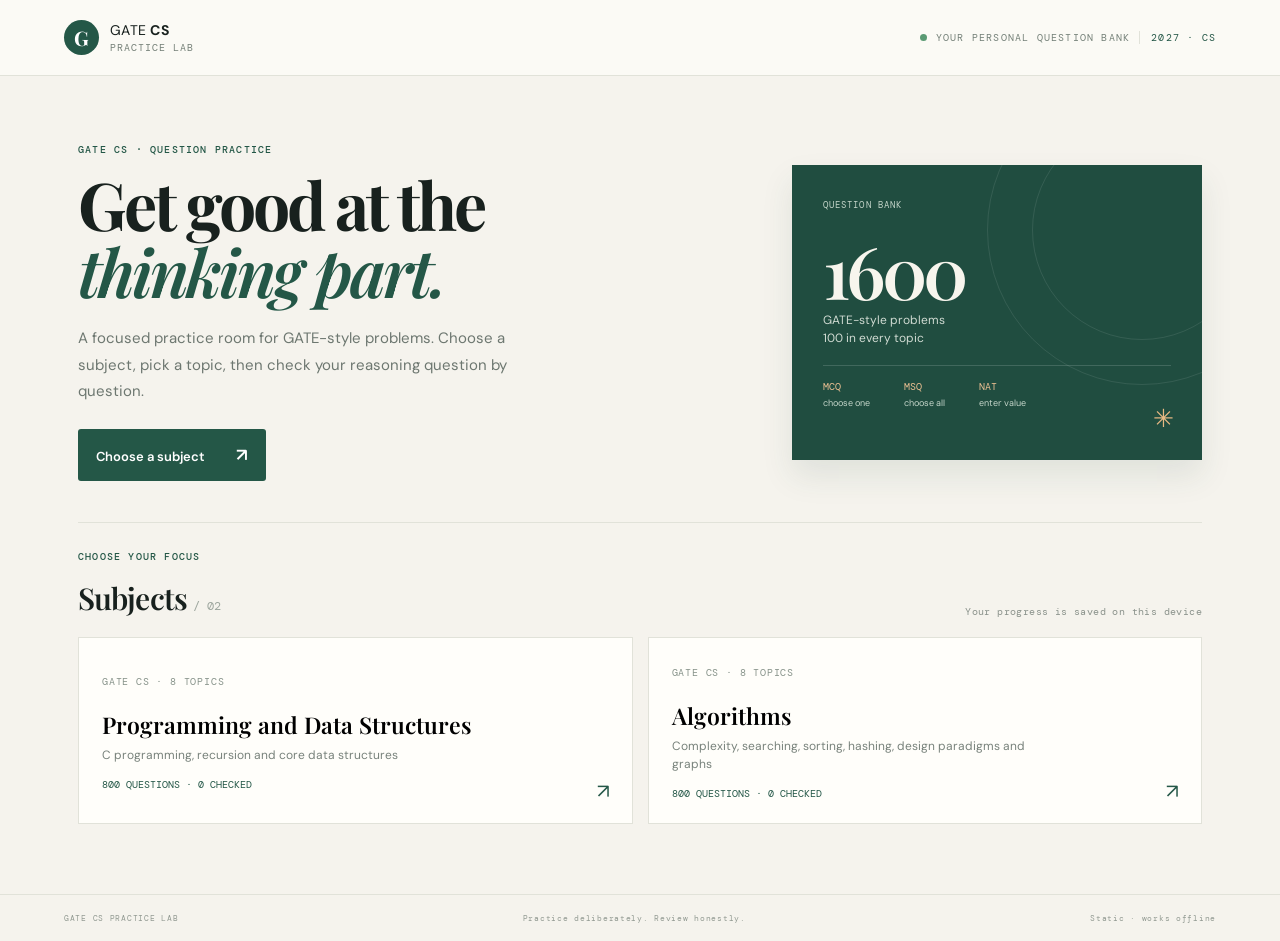
==== index.html @ baa8c3d0 "Add GATE CS practice app and syllabus" ====
<!doctype html>
<html lang="en">
<head>
  <meta charset="utf-8">
  <meta name="viewport" content="width=device-width, initial-scale=1">
  <meta name="theme-color" content="#f5f3ed">
  <title>GATE CS · Practice Lab</title>
  <link rel="stylesheet" href="styles.css">
</head>
<body>
  <header class="topbar">
    <a class="brand" href="#" aria-label="GATE CS Practice Lab home"><span class="brand-mark">G</span><span>GATE <b>CS</b><small>Practice Lab</small></span></a>
    <div class="top-meta"><span class="live-dot"></span> YOUR PERSONAL QUESTION BANK <span class="edition">2027 · CS</span></div>
  </header>
  <main id="app" class="shell">
    <section id="home-view">
      <div class="hero">
        <div class="hero-copy"><p class="eyebrow">GATE CS · QUESTION PRACTICE</p><h1>Get good at the<br><em>thinking part.</em></h1><p class="intro">A focused practice room for GATE-style problems. Choose a subject, pick a topic, then check your reasoning question by question.</p><button class="primary" id="start-btn">Choose a subject <span>↗</span></button></div>
        <div class="hero-card"><div class="card-orbit orbit-a"></div><div class="card-orbit orbit-b"></div><span class="card-kicker">QUESTION BANK</span><strong id="hero-count">1600</strong><span class="card-caption">GATE-style problems<br>100 in every topic</span><div class="card-rule"></div><div class="mini-stats"><span><b>MCQ</b><small>choose one</small></span><span><b>MSQ</b><small>choose all</small></span><span><b>NAT</b><small>enter value</small></span></div><span class="spark">✳</span></div>
      </div>
      <div id="subject-selection">
        <div class="section-head"><div><p class="eyebrow">CHOOSE YOUR FOCUS</p><h2>Subjects <span class="muted">/ 02</span></h2></div><span class="small-note">Your progress is saved on this device</span></div>
        <div id="subject-grid" class="subject-grid"></div>
      </div>
      <section id="topic-selection" class="hidden">
        <button class="back-link" id="subjects-back">← <span>All subjects</span></button>
        <div class="section-head"><div><p class="eyebrow" id="subject-kicker"></p><h2 id="subject-heading">Topics</h2></div><span class="small-note">100 questions per topic · progress saved here</span></div>
        <div id="topic-grid" class="topic-grid"></div>
      </section>
    </section>

    <section id="practice-view" class="hidden">
      <button class="back-link" id="back-btn">← <span>All topics</span></button>
      <div class="practice-heading"><div><p class="eyebrow" id="topic-kicker"></p><h1 id="topic-title"></h1><p id="topic-desc" class="intro"></p></div><div class="score-card"><small>TOPIC PROGRESS</small><strong id="topic-score">0 / 0</strong><div class="progress-track"><i id="topic-progress"></i></div></div></div>
      <div class="practice-layout">
        <aside class="question-nav"><div class="nav-title"><span>QUESTIONS</span><span id="nav-count"></span></div><div id="question-list" class="question-list"></div><div class="legend"><span><i class="legend-current"></i> Current</span><span><i class="legend-done"></i> Checked</span></div></aside>
        <article class="question-panel" id="question-panel"></article>
      </div>
    </section>
  </main>
  <footer><span>GATE CS PRACTICE LAB</span><span>Practice deliberately. Review honestly.</span><span>Static · works offline</span></footer>
  <script src="questions.js"></script>
  <script src="algorithm-questions.js"></script>
  <script src="app.js"></script>
</body>
</html>
---- styles.css ----
@import url('https://fonts.googleapis.com/css2?family=DM+Mono:wght@400;500&family=DM+Sans:wght@400;500;600;700&family=Playfair+Display:ital,wght@0,600;0,700;1,600;1,700&display=swap');

:root {
  --paper: #f5f3ed;
  --white: #fffefa;
  --ink: #18211e;
  --muted: #758078;
  --line: #e1e2d9;
  --green: #245747;
  --green-light: #eaf1eb;
  --orange: #d97442;
  --mono: 'DM Mono', monospace;
  --sans: 'DM Sans', sans-serif;
  --serif: 'Playfair Display', Georgia, serif;
}

* { box-sizing: border-box; }
body { margin: 0; background: var(--paper); color: var(--ink); font: 15px var(--sans); }
button, input { font: inherit; }
.hidden { display: none !important; }

.topbar {
  height: 76px; border-bottom: 1px solid var(--line); display: flex; align-items: center;
  justify-content: space-between; padding: 0 max(5vw, 24px); background: rgba(255,254,250,.68);
}
.brand { display: flex; align-items: center; gap: 11px; color: var(--ink); text-decoration: none; font-size: 14px; letter-spacing: .02em; }
.brand-mark { width: 35px; height: 35px; background: var(--green); color: #fff; display: grid; place-items: center; font: 700 20px var(--serif); border-radius: 50%; }
.brand b { font-weight: 700; }
.brand small { display: block; margin-top: 2px; color: var(--muted); font: 10px var(--mono); letter-spacing: .1em; text-transform: uppercase; }
.top-meta, .eyebrow, .card-kicker, .nav-title, .score-card small, footer, .small-note { font: 10px var(--mono); letter-spacing: .12em; }
.top-meta { color: #748078; display: flex; align-items: center; gap: 9px; }
.live-dot { width: 7px; height: 7px; border-radius: 50%; background: #5a9a73; }
.edition { border-left: 1px solid var(--line); padding-left: 11px; color: var(--green); }

.shell { max-width: 1180px; margin: 0 auto; padding: 46px 28px 70px; }
.hero { display: grid; grid-template-columns: 1.1fr .9fr; gap: 70px; align-items: center; min-height: 380px; }
.eyebrow { color: var(--green); font-weight: 500; margin: 0 0 15px; }
.hero h1, .practice-heading h1 { margin: 0; font: 700 clamp(43px,5.4vw,66px)/1.02 var(--serif); letter-spacing: -.045em; }
.hero h1 em { color: var(--green); font-weight: 600; }
.intro { max-width: 475px; color: #6d7770; line-height: 1.75; margin: 20px 0 25px; font-size: 15px; }
.primary { border: 0; border-radius: 3px; background: var(--green); color: white; padding: 14px 18px; font: 600 13px var(--sans); cursor: pointer; }
.primary span { margin-left: 28px; font-size: 18px; }
.hero-card { height: 295px; max-width: 410px; width: 100%; justify-self: end; position: relative; overflow: hidden; padding: 28px 31px; background: #204d40; color: #f7f5ed; box-shadow: 0 16px 30px #244e401a; }
.card-orbit { position: absolute; top: -90px; right: -95px; width: 310px; height: 310px; border: 1px solid #ffffff18; border-radius: 50%; }
.orbit-b { top: -45px; right: -50px; width: 220px; height: 220px; }
.card-kicker { position: relative; color: #c5d6ca; font-size: 9px; }
.hero-card > strong { display: block; position: relative; margin-top: 23px; font: 600 72px/.95 var(--serif); letter-spacing: -.05em; }
.card-caption { display: block; position: relative; margin-top: 7px; color: #d0dbd2; font-size: 12px; line-height: 1.5; }
.card-rule { height: 1px; margin: 18px 0 14px; background: #ffffff26; }
.mini-stats { display: flex; gap: 34px; position: relative; }
.mini-stats b, .mini-stats small { display: block; }
.mini-stats b { color: #ebc092; font: 10px var(--mono); }
.mini-stats small { margin-top: 4px; color: #c5d6ca; font-size: 9px; }
.spark { position: absolute; right: 28px; bottom: 25px; color: #e8b983; font-size: 25px; }

.section-head { display: flex; align-items: end; justify-content: space-between; margin-top: 20px; padding-top: 27px; border-top: 1px solid var(--line); }
.section-head h2 { margin: 0; font: 600 30px var(--serif); letter-spacing: -.03em; }
.muted { color: #9da69e; font: 12px var(--mono); letter-spacing: 0; }
.small-note { color: #8a928b; letter-spacing: .04em; }
.subject-grid { display: grid; grid-template-columns: repeat(2,1fr); gap: 15px; margin-top: 19px; }
.subject-card { min-height: 175px; padding: 23px; position: relative; border: 1px solid var(--line); background: var(--white); cursor: pointer; text-align: left; transition: transform .18s,border .18s,box-shadow .18s; }
.subject-card:hover { transform: translateY(-3px); border-color: #9bb8a3; box-shadow: 0 9px 20px #263e300a; }
.subject-meta { color: #87938a; font: 10px var(--mono); letter-spacing: .08em; }
.subject-card h3 { margin: 19px 0 6px; font: 600 23px var(--serif); }
.subject-card p { max-width: 390px; margin: 0; color: #78827b; font-size: 12px; line-height: 1.5; }
.subject-count { display: block; margin-top: 14px; color: var(--green); font: 10px var(--mono); }
.subject-arrow { position: absolute; right: 22px; bottom: 19px; color: var(--green); font-size: 20px; }
.topic-grid { display: grid; grid-template-columns: repeat(4,1fr); gap: 13px; margin-top: 19px; }
.topic-card { min-height: 157px; padding: 19px 18px 16px; position: relative; border: 1px solid var(--line); background: var(--white); cursor: pointer; text-align: left; transition: transform .18s,border .18s,box-shadow .18s; }
.topic-card:hover { transform: translateY(-3px); border-color: #9bb8a3; box-shadow: 0 9px 20px #263e300a; }
.topic-top { display: flex; align-items: center; justify-content: space-between; }
.topic-number { color: #9ba29b; font: 10px var(--mono); }
.topic-icon { color: var(--green); font-size: 17px; }
.topic-card h3 { margin: 19px 0 6px; font: 600 17px var(--serif); }
.topic-card p { margin: 0; color: #7a837c; font-size: 11px; }
.topic-card-foot { position: absolute; right: 18px; bottom: 14px; left: 18px; display: flex; align-items: center; justify-content: space-between; color: #8b958d; font: 9px var(--mono); }
.topic-progress-mini { width: 64px; height: 3px; background: #e9ebe5; }
.topic-progress-mini i { display: block; height: 100%; background: #6d9a78; }
.back-link { margin: 0 0 25px; padding: 0; border: 0; background: none; color: var(--green); font: 11px var(--mono); cursor: pointer; }
.back-link span { font-family: var(--sans); font-weight: 600; }

.practice-heading { display: flex; align-items: end; justify-content: space-between; margin-bottom: 30px; }
.practice-heading h1 { font-size: 43px; }
.practice-heading .intro { margin: 11px 0 0; font-size: 13px; }
.score-card { width: 190px; padding: 14px 16px; border: 1px solid var(--line); background: var(--white); }
.score-card small { color: #839087; font-size: 8px; }
.score-card strong { display: block; margin: 7px 0 10px; font: 20px var(--serif); }
.progress-track { height: 4px; background: #e8ebe4; }
.progress-track i { display: block; width: 0; height: 100%; background: #528465; transition: width .2s; }
.practice-layout { display: grid; grid-template-columns: 205px 1fr; gap: 17px; align-items: start; }
.question-nav, .question-panel { border: 1px solid var(--line); background: var(--white); }
.question-nav { position: sticky; top: 15px; padding: 16px 13px; }
.nav-title { display: flex; justify-content: space-between; padding: 0 3px 13px; color: #7e8980; font-size: 9px; }
.question-list { display: grid; grid-template-columns: repeat(5,1fr); gap: 6px; max-height: min(65vh,620px); overflow-y: auto; align-content: start; }
.q-nav-btn { height: 30px; position: relative; border: 1px solid #e6e8e1; background: #fffefa; color: #707a72; font: 10px var(--mono); cursor: pointer; }
.q-nav-btn.current { border-color: var(--green); background: var(--green); color: #fff; }
.q-nav-btn.done { border-color: #8fb29a; color: var(--green); }
.q-nav-btn.done:after { content: '✓'; position: absolute; top: 0; right: 2px; font-size: 7px; }
.q-nav-btn.current.done { color: #fff; }
.legend { display: flex; gap: 12px; margin-top: 15px; padding: 12px 3px 0; border-top: 1px solid var(--line); color: #929b93; font-size: 9px; }
.legend i { display: inline-block; width: 8px; height: 8px; margin-right: 4px; border: 1px solid #cfd6ce; }
.legend-current { background: var(--green); }
.legend-done { border-color: #8fb29a !important; }
.question-panel { min-height: 390px; padding: 29px 34px; }
.question-meta { display: flex; align-items: center; gap: 7px; margin-bottom: 21px; }
.type-tag, .difficulty-tag { padding: 5px 8px; font: 9px var(--mono); letter-spacing: .06em; }
.type-tag { background: var(--green-light); color: #315f4a; }
.difficulty-tag { background: #f6eee5; color: #a26738; }
.question-index { margin-left: auto; color: #99a19b; font: 10px var(--mono); }
.question-text { max-width: 750px; margin: 0 0 22px; font: 500 18px/1.65 var(--sans); white-space: pre-wrap; }
.options { display: grid; gap: 9px; margin-bottom: 18px; }
.option { display: flex; align-items: flex-start; gap: 11px; padding: 11px 13px; border: 1px solid #e5e7df; cursor: pointer; font-size: 13px; line-height: 1.5; transition: .15s; }
.option:hover { border-color: #9ab6a0; }
.option.selected { border-color: #5d8a69; background: #f3f7f1; }
.option input { margin: 2px 0 0; accent-color: var(--green); }
.answer-input { width: 220px; padding: 12px; border: 1px solid #dfe3dc; outline-color: #72947a; font: 14px var(--mono); }
.question-actions { display: flex; align-items: center; gap: 10px; margin-top: 21px; }
.check-btn, .next-btn { padding: 12px 17px; border: 0; font: 600 12px var(--sans); cursor: pointer; }
.check-btn { background: var(--green); color: #fff; }
.next-btn { background: #edf0e9; color: #294d3e; }
.keyboard-hint { margin-left: auto; color: #9ba39b; font: 9px var(--mono); }
.feedback { margin-top: 20px; padding: 15px 17px; border-left: 3px solid #588565; background: #eef4ed; }
.feedback.incorrect { border-color: #c57356; background: #faf0eb; }
.feedback h4 { margin: 0 0 7px; color: #315f4a; font: 600 12px var(--sans); }
.feedback.incorrect h4 { color: #a04f38; }
.feedback p { margin: 0; color: #5c6960; font-size: 12px; line-height: 1.65; }
.feedback .answer-line { margin-bottom: 6px; color: #315f4a; font: 11px var(--mono); }
.feedback.incorrect .answer-line { color: #a04f38; }
footer { display: flex; justify-content: space-between; padding: 18px max(5vw,24px); border-top: 1px solid var(--line); color: #929a92; font-size: 8px; letter-spacing: .09em; }
button:focus-visible, .topic-card:focus-visible, .subject-card:focus-visible { outline: 2px solid #5f8d6b; outline-offset: 2px; }

@media (max-width: 800px) {
  .hero { grid-template-columns: 1fr .8fr; gap: 25px; }
  .topic-grid { grid-template-columns: repeat(2,1fr); }
  .practice-layout { grid-template-columns: 1fr; }
  .question-nav { position: static; }
  .question-list { grid-template-columns: repeat(10,1fr); max-height: 190px; }
  .question-panel { padding: 24px; }
}
@media (max-width: 560px) {
  .topbar { height: 64px; }
  .top-meta { gap: 5px; font-size: 8px; }
  .shell { padding: 30px 17px 50px; }
  .hero { grid-template-columns: 1fr; gap: 28px; }
  .hero h1 { font-size: 49px; }
  .hero-card { justify-self: stretch; max-width: none; height: 270px; }
  .section-head { align-items: flex-start; flex-direction: column; gap: 8px; margin-top: 35px; }
  .subject-grid, .topic-grid { grid-template-columns: 1fr; gap: 9px; }
  .subject-card { min-height: 155px; padding: 18px; }
  .topic-card { min-height: 150px; padding: 15px 13px; }
  .topic-card h3 { font-size: 15px; }
  .topic-card-foot { right: 13px; left: 13px; }
  .practice-heading { align-items: flex-start; flex-direction: column; gap: 15px; }
  .practice-heading h1 { font-size: 35px; }
  .score-card { width: 100%; }
  .question-list { grid-template-columns: repeat(8,1fr); max-height: 190px; }
  .question-panel { padding: 20px 17px; }
  .question-text { font-size: 16px; }
  footer { flex-wrap: wrap; gap: 9px; }
  .small-note { font-size: 8px; }
}
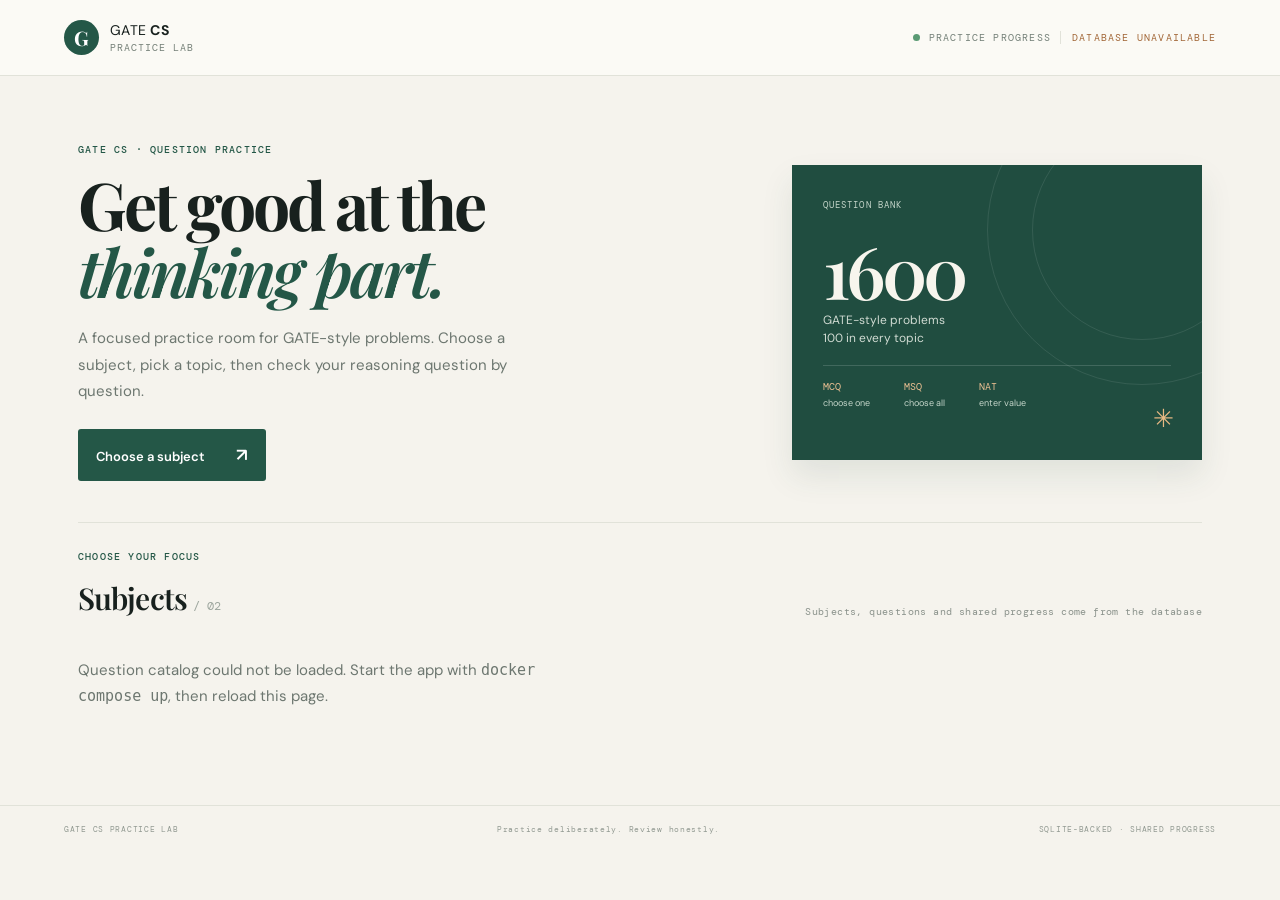
==== commit fa56956f: "Move practice catalog and progress into SQLite" ====
--- a/index.html
+++ b/index.html
@@ -4,13 +4,13 @@
   <meta charset="utf-8">
   <meta name="viewport" content="width=device-width, initial-scale=1">
   <meta name="theme-color" content="#f5f3ed">
-  <title>GATE CS · Practice Lab</title>
+  <title>GATE CS - Practice Lab</title>
   <link rel="stylesheet" href="styles.css">
 </head>
 <body>
   <header class="topbar">
     <a class="brand" href="#" aria-label="GATE CS Practice Lab home"><span class="brand-mark">G</span><span>GATE <b>CS</b><small>Practice Lab</small></span></a>
-    <div class="top-meta"><span class="live-dot"></span> YOUR PERSONAL QUESTION BANK <span class="edition">2027 · CS</span></div>
+    <div class="top-meta"><span class="live-dot"></span> PRACTICE PROGRESS <span id="storage-state" class="edition">LOADING DATABASE</span></div>
   </header>
   <main id="app" class="shell">
     <section id="home-view">
@@ -19,12 +19,12 @@
         <div class="hero-card"><div class="card-orbit orbit-a"></div><div class="card-orbit orbit-b"></div><span class="card-kicker">QUESTION BANK</span><strong id="hero-count">1600</strong><span class="card-caption">GATE-style problems<br>100 in every topic</span><div class="card-rule"></div><div class="mini-stats"><span><b>MCQ</b><small>choose one</small></span><span><b>MSQ</b><small>choose all</small></span><span><b>NAT</b><small>enter value</small></span></div><span class="spark">✳</span></div>
       </div>
       <div id="subject-selection">
-        <div class="section-head"><div><p class="eyebrow">CHOOSE YOUR FOCUS</p><h2>Subjects <span class="muted">/ 02</span></h2></div><span class="small-note">Your progress is saved on this device</span></div>
+        <div class="section-head"><div><p class="eyebrow">CHOOSE YOUR FOCUS</p><h2>Subjects <span class="muted">/ 02</span></h2></div><span class="small-note">Subjects, questions and shared progress come from the database</span></div>
         <div id="subject-grid" class="subject-grid"></div>
       </div>
       <section id="topic-selection" class="hidden">
         <button class="back-link" id="subjects-back">← <span>All subjects</span></button>
-        <div class="section-head"><div><p class="eyebrow" id="subject-kicker"></p><h2 id="subject-heading">Topics</h2></div><span class="small-note">100 questions per topic · progress saved here</span></div>
+        <div class="section-head"><div><p class="eyebrow" id="subject-kicker"></p><h2 id="subject-heading">Topics</h2></div><span class="small-note">100 questions per topic · progress shared across tabs</span></div>
         <div id="topic-grid" class="topic-grid"></div>
       </section>
     </section>
@@ -38,9 +38,7 @@
       </div>
     </section>
   </main>
-  <footer><span>GATE CS PRACTICE LAB</span><span>Practice deliberately. Review honestly.</span><span>Static · works offline</span></footer>
-  <script src="questions.js"></script>
-  <script src="algorithm-questions.js"></script>
+  <footer><span>GATE CS PRACTICE LAB</span><span>Practice deliberately. Review honestly.</span><span>SQLITE-BACKED · SHARED PROGRESS</span></footer>
   <script src="app.js"></script>
 </body>
 </html>
--- a/styles.css
+++ b/styles.css
@@ -31,6 +31,7 @@
 .top-meta { color: #748078; display: flex; align-items: center; gap: 9px; }
 .live-dot { width: 7px; height: 7px; border-radius: 50%; background: #5a9a73; }
 .edition { border-left: 1px solid var(--line); padding-left: 11px; color: var(--green); }
+.storage-offline { color: #a26738; }
 
 .shell { max-width: 1180px; margin: 0 auto; padding: 46px 28px 70px; }
 .hero { display: grid; grid-template-columns: 1.1fr .9fr; gap: 70px; align-items: center; min-height: 380px; }
